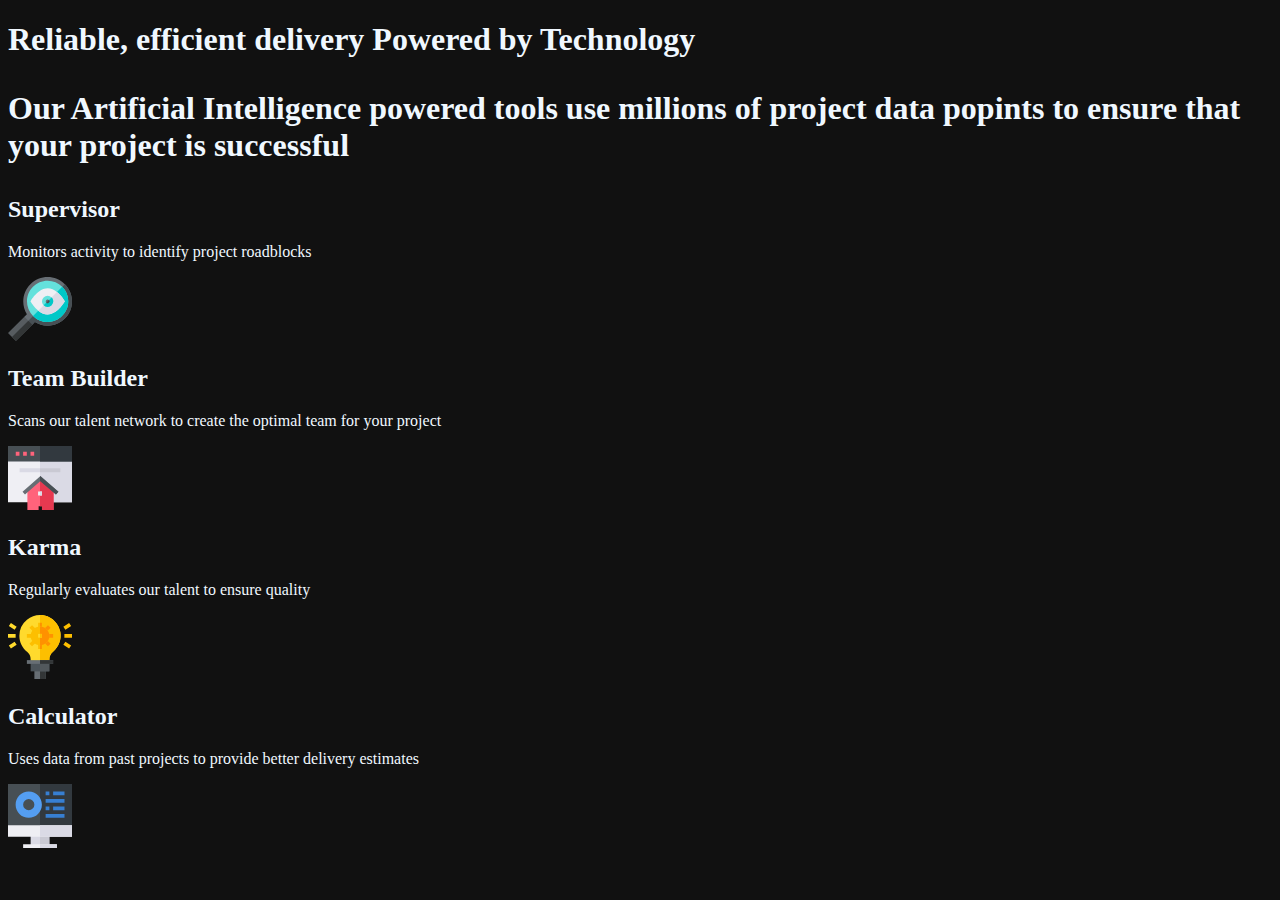
==== reto_2/index.html @ fe8df512 "Agregando imagenes y definiendo estructura" ====
<!DOCTYPE html>
<html lang="en">
  <head>
    <meta charset="UTF-8" />
    <meta http-equiv="X-UA-Compatible" content="IE=edge" />
    <meta name="viewport" content="width=device-width, initial-scale=1.0" />
    <link rel="stylesheet" href="css/styles-dist.css" />
    <title>Four card feature section</title>
  </head>

  <body>
    <header>
      <h1>
        <span class="main-title text-thin"> Reliable, efficient delivery </span>
        <span class="main-title text-bold">Powered by Technology</span>
        <p class="text-light">
          Our Artificial Intelligence powered tools use millions of project data
          popints to ensure that your project is successful
        </p>
      </h1>
    </header>
    <main>
      <div class="cards">
        <div class="card card--cyan card--left">
          <h2 class="card__title">Supervisor</h2>
          <p class="card__text">
            Monitors activity to identify project roadblocks
          </p>
          <img
            class="card__icon"
            src="assets/images/icon-supervisor.svg"
            alt="logo supervisor"
          />
        </div>
      </div>

      <div class="cards">
        <div class="card card--red card--top">
          <h2 class="card__title">Team Builder</h2>
          <p class="card__text">
            Scans our talent network to create the optimal team for your project
          </p>
          <img
            class="card__icon"
            src="assets/images/icon-team-builder.svg"
            alt="logo supervisor"
          />
        </div>
      </div>

      <div class="cards">
        <div class="card card--orange card--bottom">
          <h2 class="card__title">Karma</h2>
          <p class="card__text">
            Regularly evaluates our talent to ensure quality
          </p>
          <img
            class="card__icon"
            src="assets/images/icon-karma.svg"
            alt="logo supervisor"
          />
        </div>
      </div>

      <div class="cards">
        <div class="card card--blue card--right">
          <h2 class="card__title">Calculator</h2>
          <p class="card__text">
            Uses data from past projects to provide better delivery estimates
          </p>
          <img
            class="card__icon"
            src="assets/images/icon-calculator.svg"
            alt="logo supervisor"
          />
        </div>
      </div>
    </main>
  </body>
</html>
---- reto_2/css/styles-dist.css ----
body{background-color:#111;color:aliceblue}
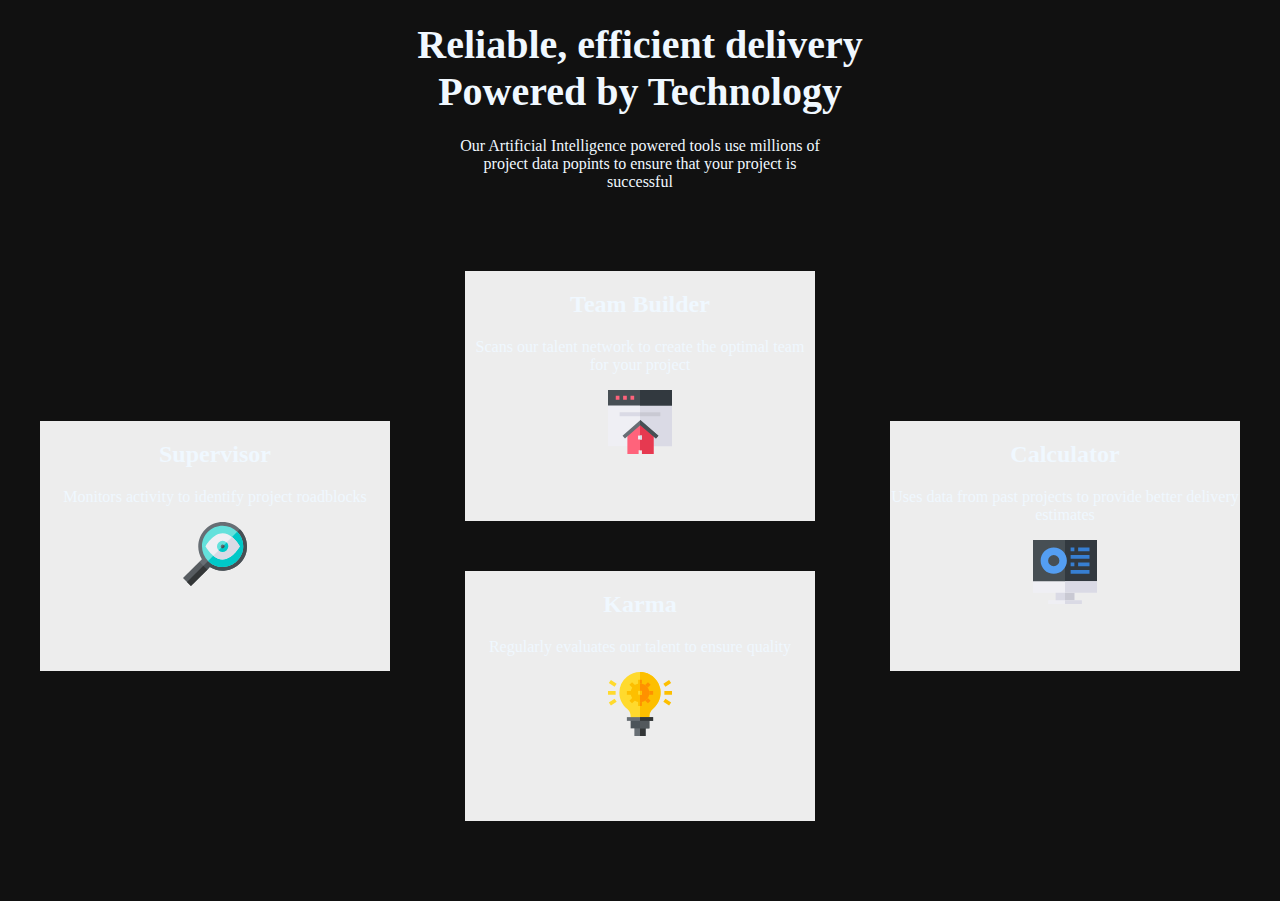
==== commit 6ef74657: "Corección posicionamiento html" ====
--- a/reto_2/index.html
+++ b/reto_2/index.html
@@ -13,11 +13,11 @@
       <h1>
         <span class="main-title text-thin"> Reliable, efficient delivery </span>
         <span class="main-title text-bold">Powered by Technology</span>
-        <p class="text-light">
-          Our Artificial Intelligence powered tools use millions of project data
-          popints to ensure that your project is successful
-        </p>
       </h1>
+      <p class="subtitle text-light">
+        Our Artificial Intelligence powered tools use millions of project data
+        popints to ensure that your project is successful
+      </p>
     </header>
     <main>
       <div class="cards">
@@ -32,9 +32,7 @@
             alt="logo supervisor"
           />
         </div>
-      </div>
 
-      <div class="cards">
         <div class="card card--red card--top">
           <h2 class="card__title">Team Builder</h2>
           <p class="card__text">
@@ -46,9 +44,7 @@
             alt="logo supervisor"
           />
         </div>
-      </div>
 
-      <div class="cards">
         <div class="card card--orange card--bottom">
           <h2 class="card__title">Karma</h2>
           <p class="card__text">
@@ -60,9 +56,7 @@
             alt="logo supervisor"
           />
         </div>
-      </div>
 
-      <div class="cards">
         <div class="card card--blue card--right">
           <h2 class="card__title">Calculator</h2>
           <p class="card__text">
--- a/reto_2/css/styles-dist.css
+++ b/reto_2/css/styles-dist.css
@@ -1 +1 @@
-body{background-color:#111;color:aliceblue}+body{background-color:#111;color:aliceblue;text-align:center;font-weight:400}.main-title{display:block;font-size:2.5rem}.subtitle{width:30%;margin-left:auto;margin-right:auto}.cards{position:relative;width:1200px;height:550px;margin:5em auto}.card{position:absolute;width:350px;height:250px;background-color:hsl(0,0%,93%)}.card--left{left:0;top:150px}.card--top{top:0;left:425px}.card--right{right:0;top:150px}.card--bottom{bottom:0;left:425px}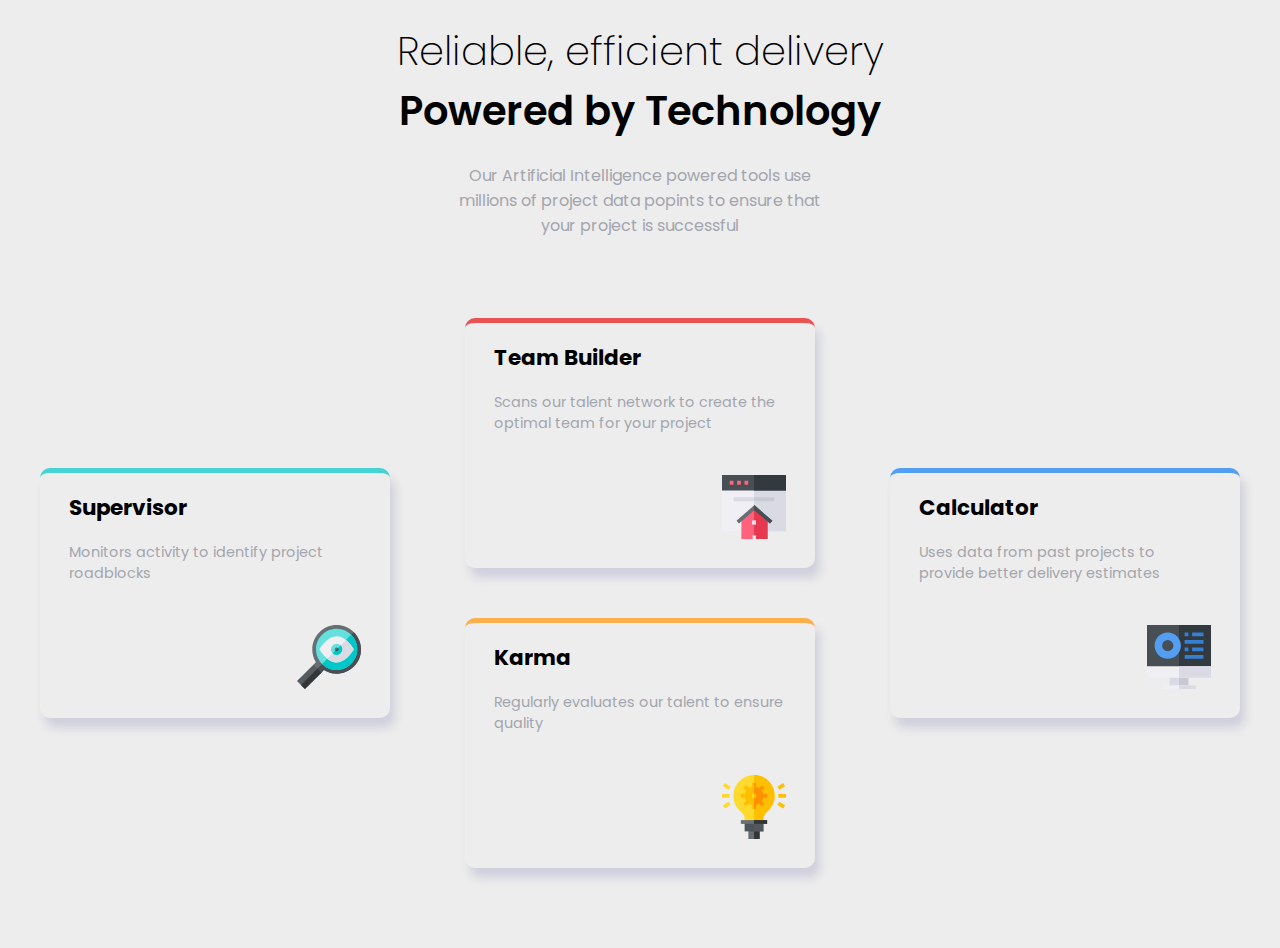
==== commit 25878526: "Estilos controlados. Todo ok" ====
--- a/reto_2/index.html
+++ b/reto_2/index.html
@@ -4,6 +4,14 @@
     <meta charset="UTF-8" />
     <meta http-equiv="X-UA-Compatible" content="IE=edge" />
     <meta name="viewport" content="width=device-width, initial-scale=1.0" />
+
+    <link rel="preconnect" href="https://fonts.googleapis.com" />
+    <link rel="preconnect" href="https://fonts.gstatic.com" crossorigin />
+    <link
+      href="https://fonts.googleapis.com/css2?family=Poppins:wght@200;400;600&display=swap"
+      rel="stylesheet"
+    />
+
     <link rel="stylesheet" href="css/styles-dist.css" />
     <title>Four card feature section</title>
   </head>
@@ -23,7 +31,7 @@
       <div class="cards">
         <div class="card card--cyan card--left">
           <h2 class="card__title">Supervisor</h2>
-          <p class="card__text">
+          <p class="card__text text-light">
             Monitors activity to identify project roadblocks
           </p>
           <img
@@ -35,7 +43,7 @@
 
         <div class="card card--red card--top">
           <h2 class="card__title">Team Builder</h2>
-          <p class="card__text">
+          <p class="card__text text-light">
             Scans our talent network to create the optimal team for your project
           </p>
           <img
@@ -47,7 +55,7 @@
 
         <div class="card card--orange card--bottom">
           <h2 class="card__title">Karma</h2>
-          <p class="card__text">
+          <p class="card__text text-light">
             Regularly evaluates our talent to ensure quality
           </p>
           <img
@@ -59,7 +67,7 @@
 
         <div class="card card--blue card--right">
           <h2 class="card__title">Calculator</h2>
-          <p class="card__text">
+          <p class="card__text text-light">
             Uses data from past projects to provide better delivery estimates
           </p>
           <img
--- a/reto_2/css/styles-dist.css
+++ b/reto_2/css/styles-dist.css
@@ -1 +1 @@
-body{background-color:#111;color:aliceblue;text-align:center;font-weight:400}.main-title{display:block;font-size:2.5rem}.subtitle{width:30%;margin-left:auto;margin-right:auto}.cards{position:relative;width:1200px;height:550px;margin:5em auto}.card{position:absolute;width:350px;height:250px;background-color:hsl(0,0%,93%)}.card--left{left:0;top:150px}.card--top{top:0;left:425px}.card--right{right:0;top:150px}.card--bottom{bottom:0;left:425px}+*{box-sizing:border-box}body{font-family:'Poppins',sans-serif;background-color:hsl(0,0%,93%);text-align:center;font-weight:400}.main-title{display:block;font-size:2.5rem}.subtitle{width:30%;margin-left:auto;margin-right:auto}.cards{position:relative;width:1200px;height:550px;margin:5em auto}.card{font-size:0.9rem;position:absolute;width:350px;height:250px;padding:0 2em;border-radius:10px;box-shadow:5px 10px 10px hsl(240 25% 50%/0.2);background-color:hsl(0,0%,93%)}.card__text,.card__title{text-align:left}.card__icon{position:absolute;right:2em;bottom:2em}.card--cyan{border-top:5px solid hsl(180,62%,55%)}.card--red{border-top:5px solid hsl(0,78%,62%)}.card--orange{border-top:5px solid hsl(34,97%,64%)}.card--blue{border-top:5px solid hsl(212,86%,64%)}.card--left,.card--right{top:150px}.card--bottom,.card--top{left:425px}.card--left{left:0}.card--top{top:0}.card--right{right:0}.card--bottom{bottom:0}.text-light{color:hsl(229,6%,66%)}.text-thin{font-weight:200}.text-bold{font-weight:600}